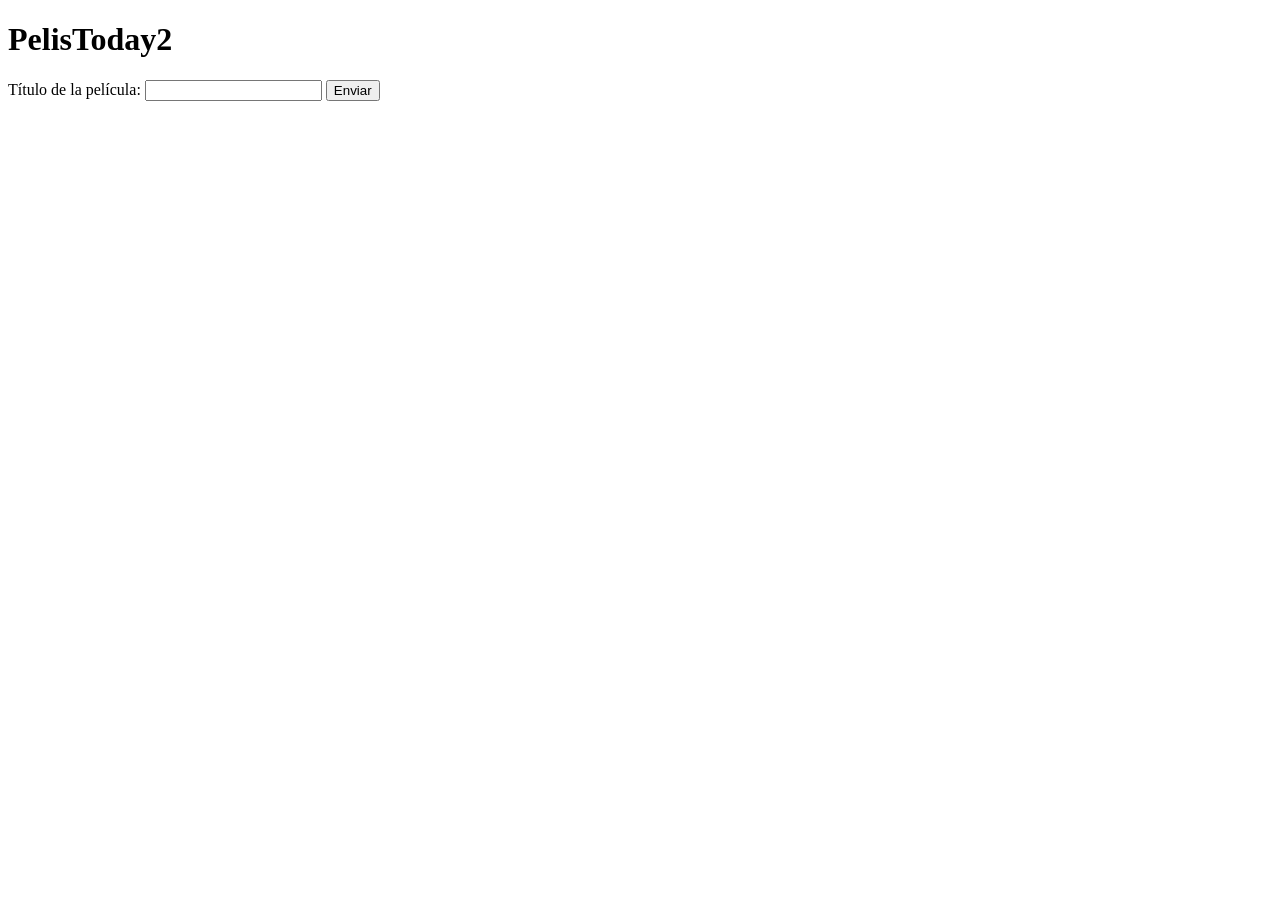
==== API_P2/index.html @ 45543e74 "Inicio API" ====
<!DOCTYPE html>
<html lang="es">
    <head>
        <meta charset="UTF-8">
        <title>PelisToday2</title>
        <link rel="stylesheet" href="estilo.css">
        <script src="script.js" defer></script>
    </head>
    <body>
        <h1>PelisToday2</h1>
        <label for="titulo" style="text-align: center;">Título de la película:</label>
        <input type="text" name="titulo" id="titulo">
        <button type="button" id="buscar">Enviar</button>
        <div id="resultado"></div>
    </body>
</html>
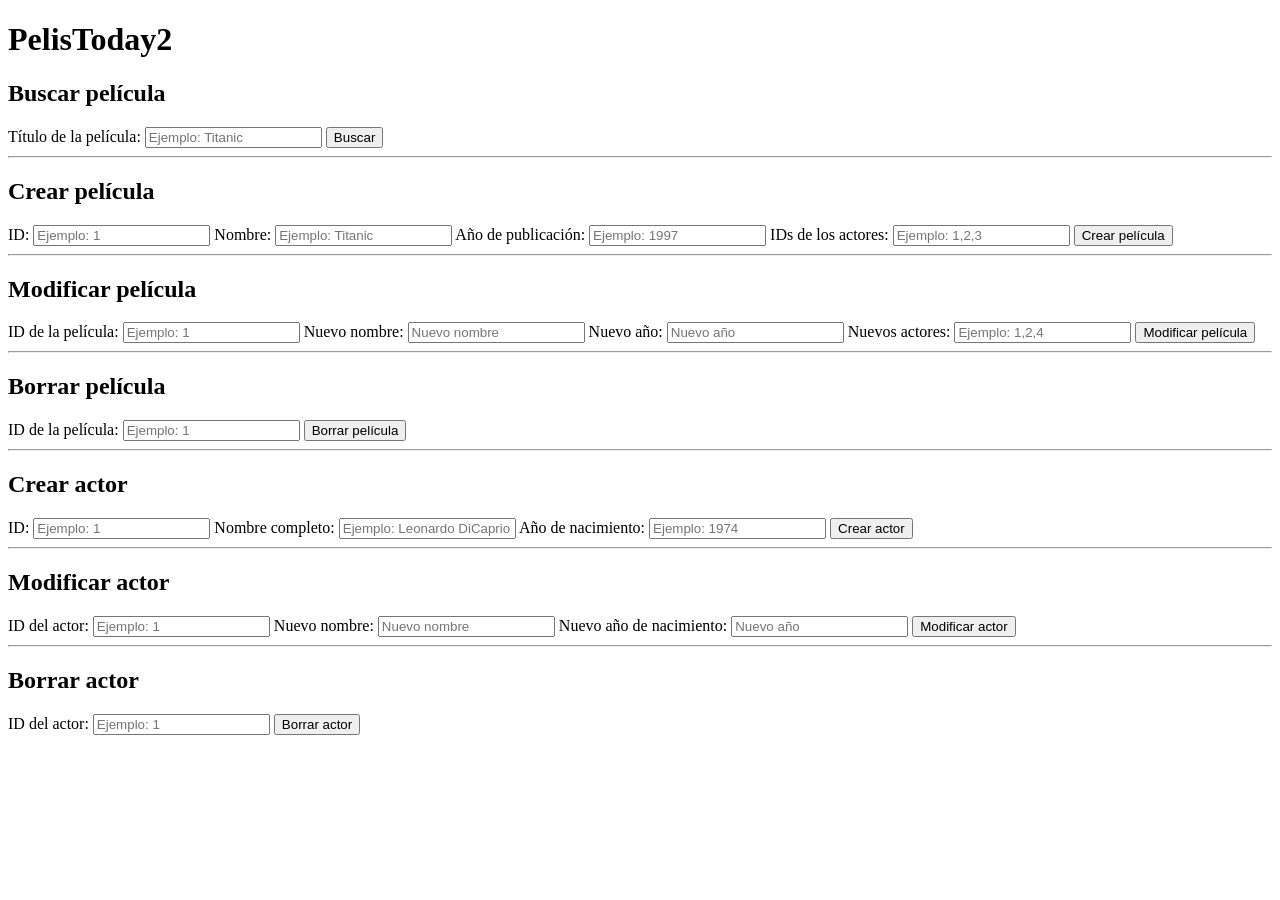
==== commit d2c954b5: "js comentado e index" ====
--- a/API_P2/index.html
+++ b/API_P2/index.html
@@ -1,16 +1,311 @@
 <!DOCTYPE html>
 <html lang="es">
-    <head>
-        <meta charset="UTF-8">
-        <title>PelisToday2</title>
-        <link rel="stylesheet" href="estilo.css">
-        <script src="script.js" defer></script>
-    </head>
-    <body>
-        <h1>PelisToday2</h1>
-        <label for="titulo" style="text-align: center;">Título de la película:</label>
-        <input type="text" name="titulo" id="titulo">
-        <button type="button" id="buscar">Enviar</button>
-        <div id="resultado"></div>
-    </body>
-</html>
+<head>
+    <meta charset="UTF-8">
+    <title>PelisToday2</title>
+    <link rel="stylesheet" href="estilo.css">
+    <script src="script.js" defer></script>
+</head>
+
+<body>
+    <h1>PelisToday2</h1>
+
+    <!-- ========================================== -->
+    <!-- BUSCAR PELÍCULA -->
+    <!-- ========================================== -->
+
+    <h2>Buscar película</h2>
+
+    <label for="buscarNombre">Título de la película:</label>
+
+    <input
+        type="text"
+        id="buscarNombre"
+        placeholder="Ejemplo: Titanic"
+    >
+
+    <button type="button" id="buscarPelicula">
+        Buscar
+    </button>
+
+
+    <!-- Aquí mostraremos el resultado de la búsqueda -->
+    <div id="resultado"></div>
+
+
+
+    <hr>
+
+
+
+    <!-- ========================================== -->
+    <!-- CREAR PELÍCULA -->
+    <!-- ========================================== -->
+
+    <h2>Crear película</h2>
+
+    <label for="peliculaId">ID:</label>
+
+    <input
+        type="number"
+        id="peliculaId"
+        placeholder="Ejemplo: 1"
+    >
+
+
+    <label for="peliculaNombre">Nombre:</label>
+
+    <input
+        type="text"
+        id="peliculaNombre"
+        placeholder="Ejemplo: Titanic"
+    >
+
+
+    <label for="peliculaAno">Año de publicación:</label>
+
+    <input
+        type="number"
+        id="peliculaAno"
+        placeholder="Ejemplo: 1997"
+    >
+
+
+    <label for="peliculaActores">IDs de los actores:</label>
+
+    <input
+        type="text"
+        id="peliculaActores"
+        placeholder="Ejemplo: 1,2,3"
+    >
+
+
+    <button type="button" id="crearPelicula">
+        Crear película
+    </button>
+
+
+
+    <hr>
+
+
+
+    <!-- ========================================== -->
+    <!-- MODIFICAR PELÍCULA -->
+    <!-- ========================================== -->
+
+    <h2>Modificar película</h2>
+
+
+    <!-- El ID sirve para indicar qué película queremos modificar -->
+    <label for="modificarPeliculaId">
+        ID de la película:
+    </label>
+
+    <input
+        type="number"
+        id="modificarPeliculaId"
+        placeholder="Ejemplo: 1"
+    >
+
+
+    <!-- Los siguientes campos son los nuevos valores -->
+
+    <label for="modificarPeliculaNombre">
+        Nuevo nombre:
+    </label>
+
+    <input
+        type="text"
+        id="modificarPeliculaNombre"
+        placeholder="Nuevo nombre"
+    >
+
+
+    <label for="modificarPeliculaAno">
+        Nuevo año:
+    </label>
+
+    <input
+        type="number"
+        id="modificarPeliculaAno"
+        placeholder="Nuevo año"
+    >
+
+
+    <label for="modificarPeliculaActores">
+        Nuevos actores:
+    </label>
+
+    <input
+        type="text"
+        id="modificarPeliculaActores"
+        placeholder="Ejemplo: 1,2,4"
+    >
+
+
+    <button type="button" id="modificarPelicula">
+        Modificar película
+    </button>
+
+
+
+    <hr>
+
+
+
+    <!-- ========================================== -->
+    <!-- BORRAR PELÍCULA -->
+    <!-- ========================================== -->
+
+    <h2>Borrar película</h2>
+
+    <label for="borrarPeliculaId">
+        ID de la película:
+    </label>
+
+    <input
+        type="number"
+        id="borrarPeliculaId"
+        placeholder="Ejemplo: 1"
+    >
+
+
+    <button type="button" id="borrarPelicula">
+        Borrar película
+    </button>
+
+
+
+    <hr>
+
+
+
+    <!-- ========================================== -->
+    <!-- CREAR ACTOR -->
+    <!-- ========================================== -->
+
+    <h2>Crear actor</h2>
+
+
+    <label for="actorId">ID:</label>
+
+    <input
+        type="number"
+        id="actorId"
+        placeholder="Ejemplo: 1"
+    >
+
+
+    <label for="actorNombre">
+        Nombre completo:
+    </label>
+
+    <input
+        type="text"
+        id="actorNombre"
+        placeholder="Ejemplo: Leonardo DiCaprio"
+    >
+
+
+    <label for="actorAno">
+        Año de nacimiento:
+    </label>
+
+    <input
+        type="number"
+        id="actorAno"
+        placeholder="Ejemplo: 1974"
+    >
+
+
+    <button type="button" id="crearActor">
+        Crear actor
+    </button>
+
+
+
+    <hr>
+
+
+
+    <!-- ========================================== -->
+    <!-- MODIFICAR ACTOR -->
+    <!-- ========================================== -->
+
+    <h2>Modificar actor</h2>
+
+
+    <!-- ID del actor que queremos modificar -->
+    <label for="modificarActorId">
+        ID del actor:
+    </label>
+
+    <input
+        type="number"
+        id="modificarActorId"
+        placeholder="Ejemplo: 1"
+    >
+
+
+    <label for="modificarActorNombre">
+        Nuevo nombre:
+    </label>
+
+    <input
+        type="text"
+        id="modificarActorNombre"
+        placeholder="Nuevo nombre"
+    >
+
+
+    <label for="modificarActorAno">
+        Nuevo año de nacimiento:
+    </label>
+
+    <input
+        type="number"
+        id="modificarActorAno"
+        placeholder="Nuevo año"
+    >
+
+
+    <button type="button" id="modificarActor">
+        Modificar actor
+    </button>
+
+
+
+    <hr>
+
+
+
+    <!-- ========================================== -->
+    <!-- BORRAR ACTOR -->
+    <!-- ========================================== -->
+
+    <h2>Borrar actor</h2>
+
+    <label for="borrarActorId">
+        ID del actor:
+    </label>
+
+    <input
+        type="number"
+        id="borrarActorId"
+        placeholder="Ejemplo: 1"
+    >
+
+
+    <button type="button" id="borrarActor">
+        Borrar actor
+    </button>
+
+
+    <!-- Aquí podemos mostrar mensajes de las operaciones -->
+    <div id="mensaje"></div>
+
+
+</body>
+
+</html>
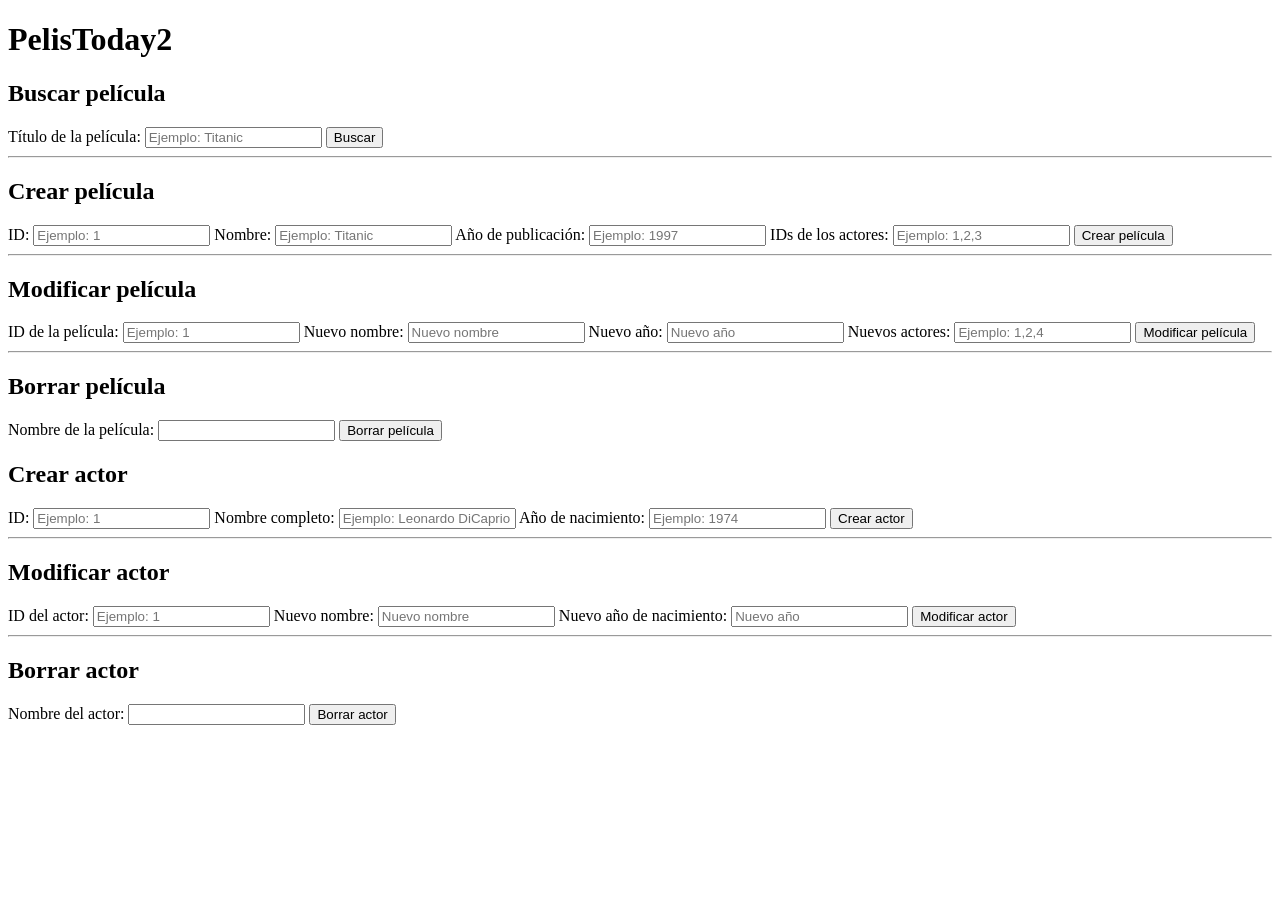
==== commit 9f1b801d: "Cambios y comentarios de script.js y cambios index.html" ====
--- a/API_P2/index.html
+++ b/API_P2/index.html
@@ -153,33 +153,24 @@
     <hr>
 
 
-
     <!-- ========================================== -->
     <!-- BORRAR PELÍCULA -->
     <!-- ========================================== -->
 
     <h2>Borrar película</h2>
 
-    <label for="borrarPeliculaId">
-        ID de la película:
-    </label>
-
-    <input
-        type="number"
-        id="borrarPeliculaId"
-        placeholder="Ejemplo: 1"
-    >
-
+    <label for="borrarPeliculaNombre">
+        Nombre de la película:
+    </label>
+
+    <input
+        type="text"
+        id="borrarPeliculaNombre"
+    >
 
     <button type="button" id="borrarPelicula">
         Borrar película
     </button>
-
-
-
-    <hr>
-
-
 
     <!-- ========================================== -->
     <!-- CREAR ACTOR -->
@@ -286,16 +277,14 @@
 
     <h2>Borrar actor</h2>
 
-    <label for="borrarActorId">
-        ID del actor:
-    </label>
-
-    <input
-        type="number"
-        id="borrarActorId"
-        placeholder="Ejemplo: 1"
-    >
-
+    <label for="borrarActorNombre">
+        Nombre del actor:
+    </label>
+
+    <input
+        type="text"
+        id="borrarActorNombre"
+    >
 
     <button type="button" id="borrarActor">
         Borrar actor
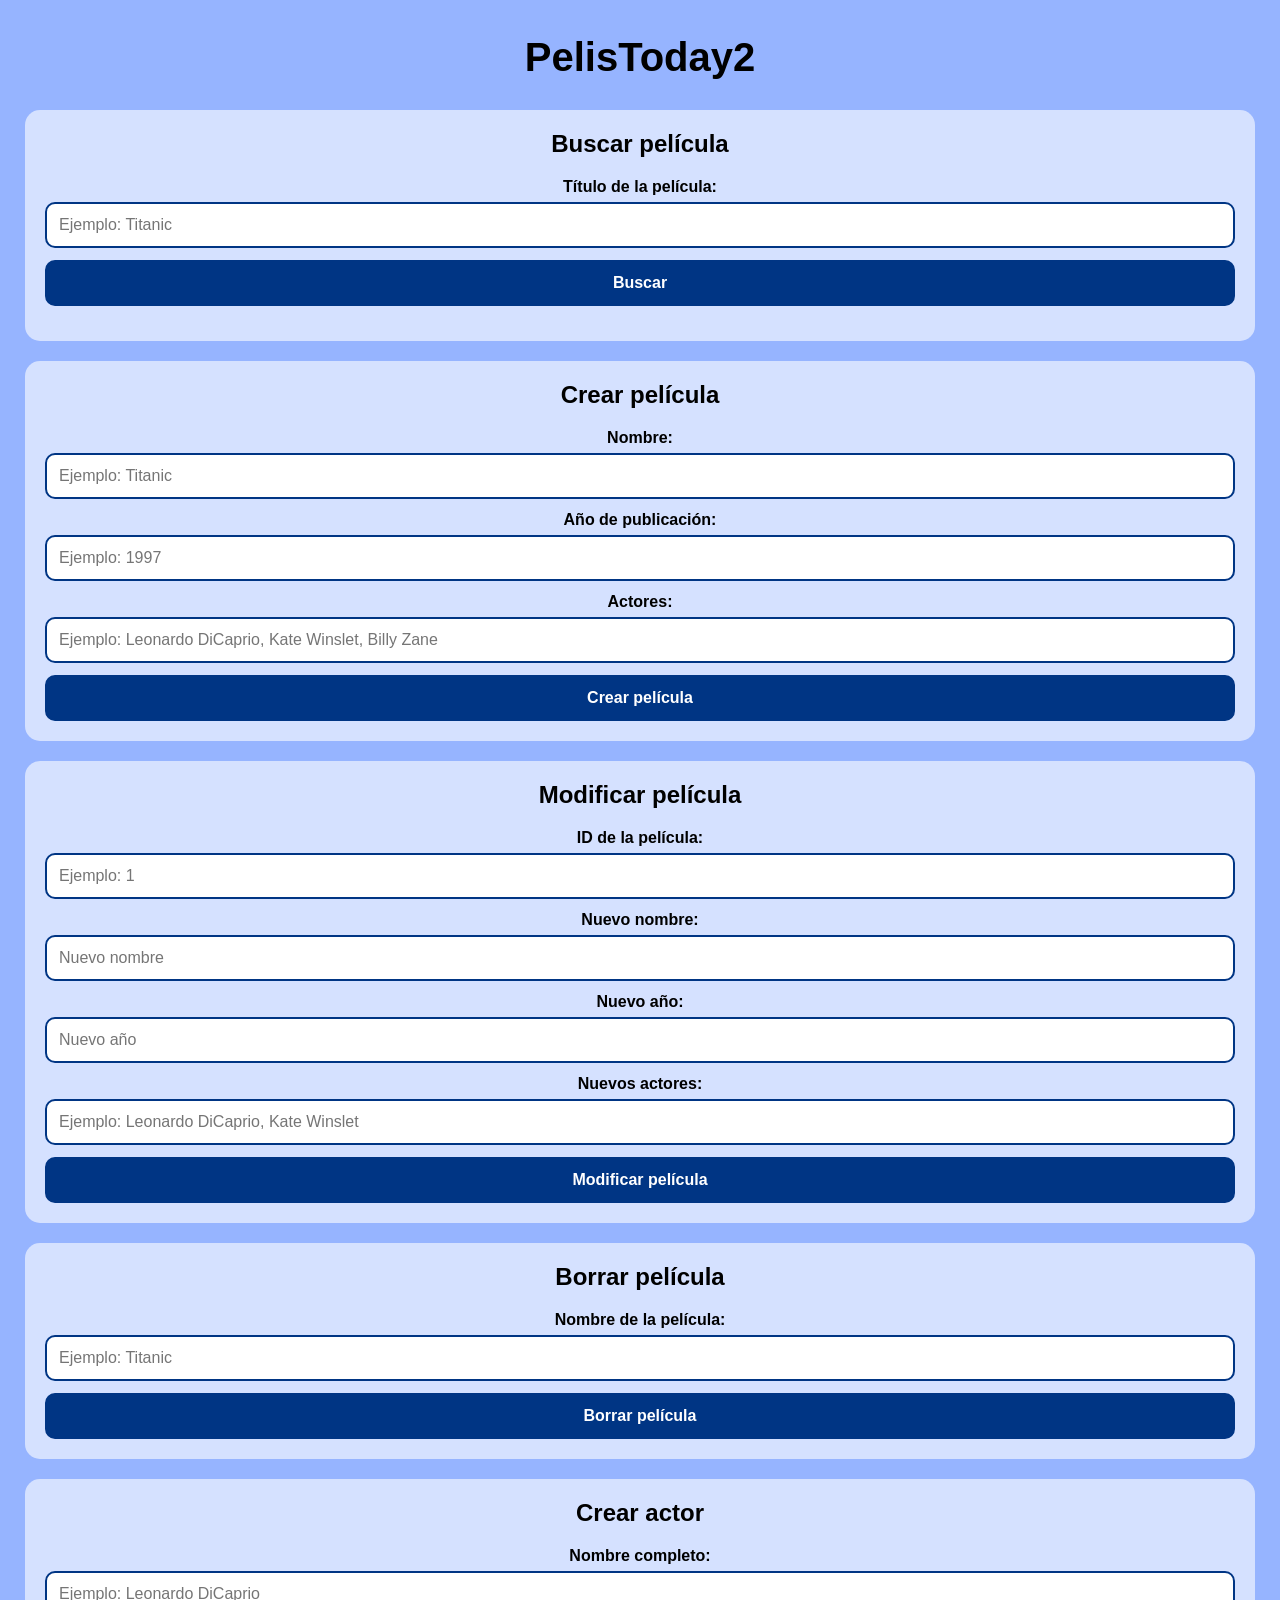
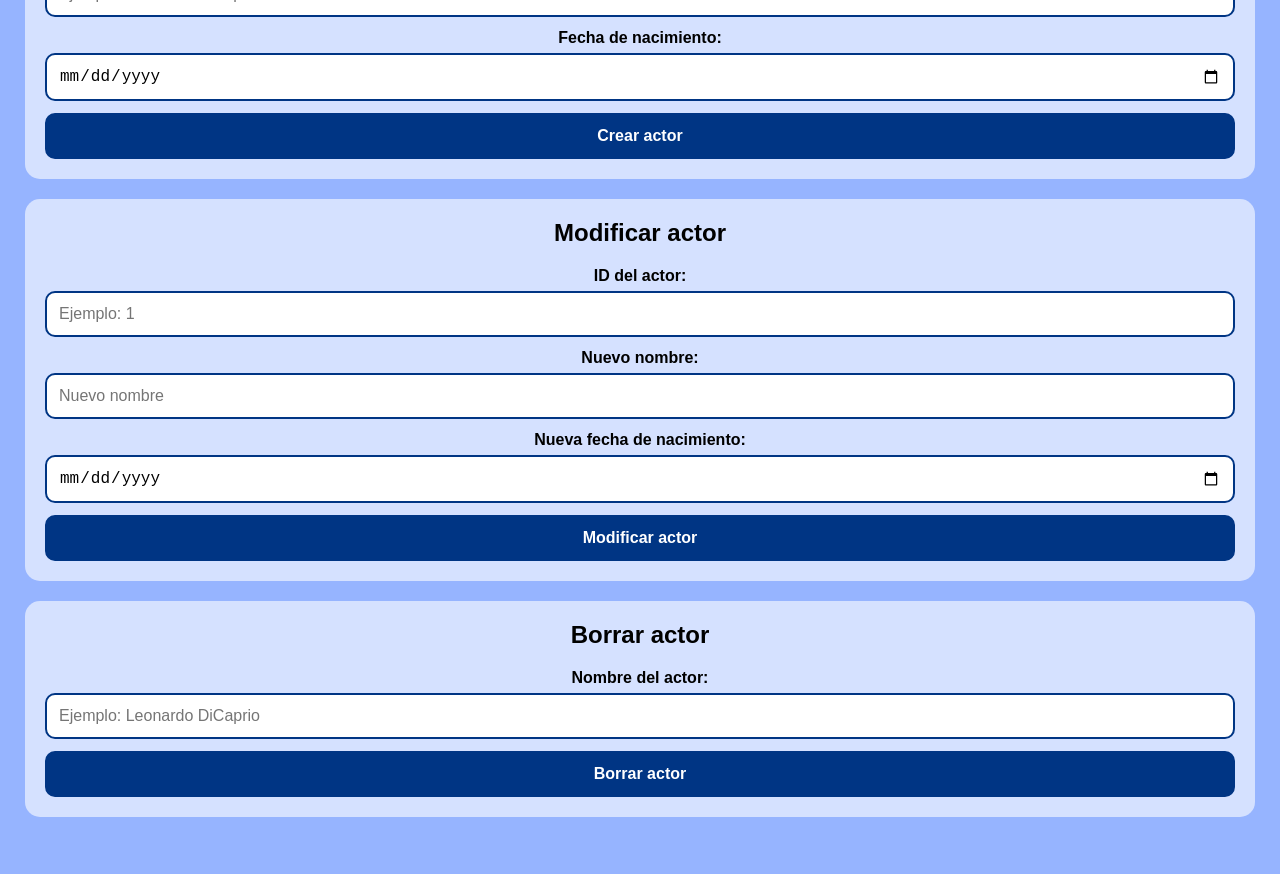
==== commit 00add157: "Ensamblaje de código y crear estilo" ====
--- a/API_P2/index.html
+++ b/API_P2/index.html
@@ -2,299 +2,249 @@
 <html lang="es">
 <head>
     <meta charset="UTF-8">
+    <meta name="viewport" content="width=device-width, initial-scale=1.0">
     <title>PelisToday2</title>
     <link rel="stylesheet" href="estilo.css">
     <script src="script.js" defer></script>
 </head>
 
 <body>
-    <h1>PelisToday2</h1>
-
-    <!-- ========================================== -->
-    <!-- BUSCAR PELÍCULA -->
-    <!-- ========================================== -->
-
-    <h2>Buscar película</h2>
-
-    <label for="buscarNombre">Título de la película:</label>
-
-    <input
-        type="text"
-        id="buscarNombre"
-        placeholder="Ejemplo: Titanic"
-    >
-
-    <button type="button" id="buscarPelicula">
-        Buscar
-    </button>
-
-
-    <!-- Aquí mostraremos el resultado de la búsqueda -->
-    <div id="resultado"></div>
-
-
-
-    <hr>
-
-
-
-    <!-- ========================================== -->
-    <!-- CREAR PELÍCULA -->
-    <!-- ========================================== -->
-
-    <h2>Crear película</h2>
-
-    <label for="peliculaId">ID:</label>
-
-    <input
-        type="number"
-        id="peliculaId"
-        placeholder="Ejemplo: 1"
-    >
-
-
-    <label for="peliculaNombre">Nombre:</label>
-
-    <input
-        type="text"
-        id="peliculaNombre"
-        placeholder="Ejemplo: Titanic"
-    >
-
-
-    <label for="peliculaAno">Año de publicación:</label>
-
-    <input
-        type="number"
-        id="peliculaAno"
-        placeholder="Ejemplo: 1997"
-    >
-
-
-    <label for="peliculaActores">IDs de los actores:</label>
-
-    <input
-        type="text"
-        id="peliculaActores"
-        placeholder="Ejemplo: 1,2,3"
-    >
-
-
-    <button type="button" id="crearPelicula">
-        Crear película
-    </button>
-
-
-
-    <hr>
-
-
-
-    <!-- ========================================== -->
-    <!-- MODIFICAR PELÍCULA -->
-    <!-- ========================================== -->
-
-    <h2>Modificar película</h2>
-
-
-    <!-- El ID sirve para indicar qué película queremos modificar -->
-    <label for="modificarPeliculaId">
-        ID de la película:
-    </label>
-
-    <input
-        type="number"
-        id="modificarPeliculaId"
-        placeholder="Ejemplo: 1"
-    >
-
-
-    <!-- Los siguientes campos son los nuevos valores -->
-
-    <label for="modificarPeliculaNombre">
-        Nuevo nombre:
-    </label>
-
-    <input
-        type="text"
-        id="modificarPeliculaNombre"
-        placeholder="Nuevo nombre"
-    >
-
-
-    <label for="modificarPeliculaAno">
-        Nuevo año:
-    </label>
-
-    <input
-        type="number"
-        id="modificarPeliculaAno"
-        placeholder="Nuevo año"
-    >
-
-
-    <label for="modificarPeliculaActores">
-        Nuevos actores:
-    </label>
-
-    <input
-        type="text"
-        id="modificarPeliculaActores"
-        placeholder="Ejemplo: 1,2,4"
-    >
-
-
-    <button type="button" id="modificarPelicula">
-        Modificar película
-    </button>
-
-
-
-    <hr>
-
-
-    <!-- ========================================== -->
-    <!-- BORRAR PELÍCULA -->
-    <!-- ========================================== -->
-
-    <h2>Borrar película</h2>
-
-    <label for="borrarPeliculaNombre">
-        Nombre de la película:
-    </label>
-
-    <input
-        type="text"
-        id="borrarPeliculaNombre"
-    >
-
-    <button type="button" id="borrarPelicula">
-        Borrar película
-    </button>
-
-    <!-- ========================================== -->
-    <!-- CREAR ACTOR -->
-    <!-- ========================================== -->
-
-    <h2>Crear actor</h2>
-
-
-    <label for="actorId">ID:</label>
-
-    <input
-        type="number"
-        id="actorId"
-        placeholder="Ejemplo: 1"
-    >
-
-
-    <label for="actorNombre">
-        Nombre completo:
-    </label>
-
-    <input
-        type="text"
-        id="actorNombre"
-        placeholder="Ejemplo: Leonardo DiCaprio"
-    >
-
-
-    <label for="actorAno">
-        Año de nacimiento:
-    </label>
-
-    <input
-        type="number"
-        id="actorAno"
-        placeholder="Ejemplo: 1974"
-    >
-
-
-    <button type="button" id="crearActor">
-        Crear actor
-    </button>
-
-
-
-    <hr>
-
-
-
-    <!-- ========================================== -->
-    <!-- MODIFICAR ACTOR -->
-    <!-- ========================================== -->
-
-    <h2>Modificar actor</h2>
-
-
-    <!-- ID del actor que queremos modificar -->
-    <label for="modificarActorId">
-        ID del actor:
-    </label>
-
-    <input
-        type="number"
-        id="modificarActorId"
-        placeholder="Ejemplo: 1"
-    >
-
-
-    <label for="modificarActorNombre">
-        Nuevo nombre:
-    </label>
-
-    <input
-        type="text"
-        id="modificarActorNombre"
-        placeholder="Nuevo nombre"
-    >
-
-
-    <label for="modificarActorAno">
-        Nuevo año de nacimiento:
-    </label>
-
-    <input
-        type="number"
-        id="modificarActorAno"
-        placeholder="Nuevo año"
-    >
-
-
-    <button type="button" id="modificarActor">
-        Modificar actor
-    </button>
-
-
-
-    <hr>
-
-
-
-    <!-- ========================================== -->
-    <!-- BORRAR ACTOR -->
-    <!-- ========================================== -->
-
-    <h2>Borrar actor</h2>
-
-    <label for="borrarActorNombre">
-        Nombre del actor:
-    </label>
-
-    <input
-        type="text"
-        id="borrarActorNombre"
-    >
-
-    <button type="button" id="borrarActor">
-        Borrar actor
-    </button>
-
-
-    <!-- Aquí podemos mostrar mensajes de las operaciones -->
-    <div id="mensaje"></div>
-
+
+    <main class="contenedor">
+
+        <h1>PelisToday2</h1>
+
+        <!-- BUSCAR PELÍCULA -->
+        <section class="bloque">
+
+            <h2>Buscar película</h2>
+
+            <label for="buscarNombre">
+                Título de la película:
+            </label>
+
+            <input
+                type="text"
+                id="buscarNombre"
+                placeholder="Ejemplo: Titanic"
+            >
+
+            <button type="button" id="buscarPelicula">
+                Buscar
+            </button>
+
+            <div id="resultado"></div>
+
+        </section>
+
+        <!-- CREAR PELÍCULA -->
+        <section class="bloque">
+
+            <h2>Crear película</h2>
+
+            <label for="peliculaNombre">
+                Nombre:
+            </label>
+
+            <input
+                type="text"
+                id="peliculaNombre"
+                placeholder="Ejemplo: Titanic"
+            >
+
+            <label for="peliculaAno">
+                Año de publicación:
+            </label>
+
+            <input
+                type="number"
+                id="peliculaAno"
+                placeholder="Ejemplo: 1997"
+            >
+
+            <label for="peliculaActores">
+                Actores:
+            </label>
+
+            <input
+                type="text"
+                id="peliculaActores"
+                placeholder="Ejemplo: Leonardo DiCaprio, Kate Winslet, Billy Zane"
+            >
+
+            <button type="button" id="crearPelicula">
+                Crear película
+            </button>
+
+        </section>
+
+        <!-- MODIFICAR PELÍCULA -->
+        <section class="bloque">
+
+            <h2>Modificar película</h2>
+
+            <label for="modificarPeliculaId">
+                ID de la película:
+            </label>
+
+            <input
+                type="number"
+                id="modificarPeliculaId"
+                placeholder="Ejemplo: 1"
+            >
+
+            <label for="modificarPeliculaNombre">
+                Nuevo nombre:
+            </label>
+
+            <input
+                type="text"
+                id="modificarPeliculaNombre"
+                placeholder="Nuevo nombre"
+            >
+
+            <label for="modificarPeliculaAno">
+                Nuevo año:
+            </label>
+
+            <input
+                type="number"
+                id="modificarPeliculaAno"
+                placeholder="Nuevo año"
+            >
+
+            <label for="modificarPeliculaActores">
+                Nuevos actores:
+            </label>
+
+            <input
+                type="text"
+                id="modificarPeliculaActores"
+                placeholder="Ejemplo: Leonardo DiCaprio, Kate Winslet"
+            >
+
+            <button type="button" id="modificarPelicula">
+                Modificar película
+            </button>
+
+        </section>
+
+        <!-- BORRAR PELÍCULA -->
+        <section class="bloque">
+
+            <h2>Borrar película</h2>
+
+            <label for="borrarPeliculaNombre">
+                Nombre de la película:
+            </label>
+
+            <input
+                type="text"
+                id="borrarPeliculaNombre"
+                placeholder="Ejemplo: Titanic"
+            >
+
+            <button type="button" id="borrarPelicula">
+                Borrar película
+            </button>
+
+        </section>
+
+        <!-- CREAR ACTOR -->
+        <section class="bloque">
+
+            <h2>Crear actor</h2>
+
+            <label for="actorNombre">
+                Nombre completo:
+            </label>
+
+            <input
+                type="text"
+                id="actorNombre"
+                placeholder="Ejemplo: Leonardo DiCaprio"
+            >
+
+            <label for="actorFecha">
+                Fecha de nacimiento:
+            </label>
+
+            <input
+                type="date"
+                id="actorFecha"
+            >
+
+            <button type="button" id="crearActor">
+                Crear actor
+            </button>
+
+        </section>
+
+        <!-- MODIFICAR ACTOR -->
+        <section class="bloque">
+
+            <h2>Modificar actor</h2>
+
+            <label for="modificarActorId">
+                ID del actor:
+            </label>
+
+            <input
+                type="number"
+                id="modificarActorId"
+                placeholder="Ejemplo: 1"
+            >
+
+            <label for="modificarActorNombre">
+                Nuevo nombre:
+            </label>
+
+            <input
+                type="text"
+                id="modificarActorNombre"
+                placeholder="Nuevo nombre"
+            >
+
+            <label for="modificarActorFecha">
+                Nueva fecha de nacimiento:
+            </label>
+
+            <input
+                type="date"
+                id="modificarActorFecha"
+            >
+
+            <button type="button" id="modificarActor">
+                Modificar actor
+            </button>
+
+        </section>
+
+        <!-- BORRAR ACTOR -->
+        <section class="bloque">
+
+            <h2>Borrar actor</h2>
+
+            <label for="borrarActorNombre">
+                Nombre del actor:
+            </label>
+
+            <input
+                type="text"
+                id="borrarActorNombre"
+                placeholder="Ejemplo: Leonardo DiCaprio"
+            >
+
+            <button type="button" id="borrarActor">
+                Borrar actor
+            </button>
+
+        </section>
+
+        <!-- MENSAJES DE LAS OPERACIONES -->
+        <div id="mensaje"></div>
+
+    </main>
 
 </body>
-
 </html>
--- a/API_P2/estilo.css
+++ b/API_P2/estilo.css
@@ -0,0 +1,121 @@
+/* Hace que el tamaño de los elementos sea más fácil de controlar */
+* {
+    box-sizing: border-box;
+}
+
+/* Fondo general de la página */
+body {
+    margin: 0;
+    padding: 0;
+    font-family: Arial, sans-serif;
+    background-color: #96b4ff;
+}
+
+/* Contenedor principal */
+.contenedor {
+    width: 100%;
+    padding: 25px;
+}
+
+/* Título principal */
+h1 {
+    text-align: center;
+    font-size: 40px;
+    margin-top: 10px;
+    margin-bottom: 30px;
+}
+
+/* Cada apartado de la página */
+.bloque {
+    width: 100%;
+    background-color: rgba(255, 255, 255, 0.6);
+    padding: 20px;
+    margin-bottom: 20px;
+    border-radius: 15px;
+}
+
+/* Títulos de cada apartado */
+h2 {
+    text-align: center;
+    margin-top: 0;
+    margin-bottom: 20px;
+}
+
+/* Textos que indican qué introducir */
+label {
+    display: block;
+    width: 100%;
+    text-align: center;
+    font-weight: bold;
+    margin-top: 12px;
+    margin-bottom: 6px;
+}
+
+/* Cajas donde escribe el usuario */
+input {
+    display: block;
+    width: 100%;
+    padding: 12px;
+    margin-bottom: 12px;
+    border-radius: 10px;
+    border: 2px solid #003584;
+    font-size: 16px;
+    background-color: white;
+}
+
+
+/* Botones */
+button {
+    display: block;
+    width: 100%;
+    padding: 12px;
+    margin-top: 10px;
+    border: 2px solid #003584;
+    border-radius: 10px;
+    background-color: #003584;
+    color: white;
+    font-size: 16px;
+    font-weight: bold;
+    cursor: pointer;
+}
+
+/* Cuando pasamos el ratón por encima del botón */
+button:hover {
+    background-color: white;
+    color: #003584;
+}
+
+/* Resultado de la búsqueda */
+#resultado {
+    text-align: center;
+    margin-top: 15px;
+}
+
+/* Mensajes de crear, modificar y borrar */
+#mensaje {
+    width: 100%;
+    text-align: center;
+    font-weight: bold;
+    font-size: 18px;
+    margin-top: 20px;
+    margin-bottom: 30px;
+}
+
+/* Adaptación para pantallas pequeñas */
+@media (max-width: 600px) {
+    .contenedor {
+        padding: 12px;
+    }
+    h1 {
+        font-size: 30px;
+    }
+    .bloque {
+        padding: 15px;
+    }
+    input {
+        font-size: 14px;
+    }
+    button {
+        font-size: 14px;
+    }
+}
